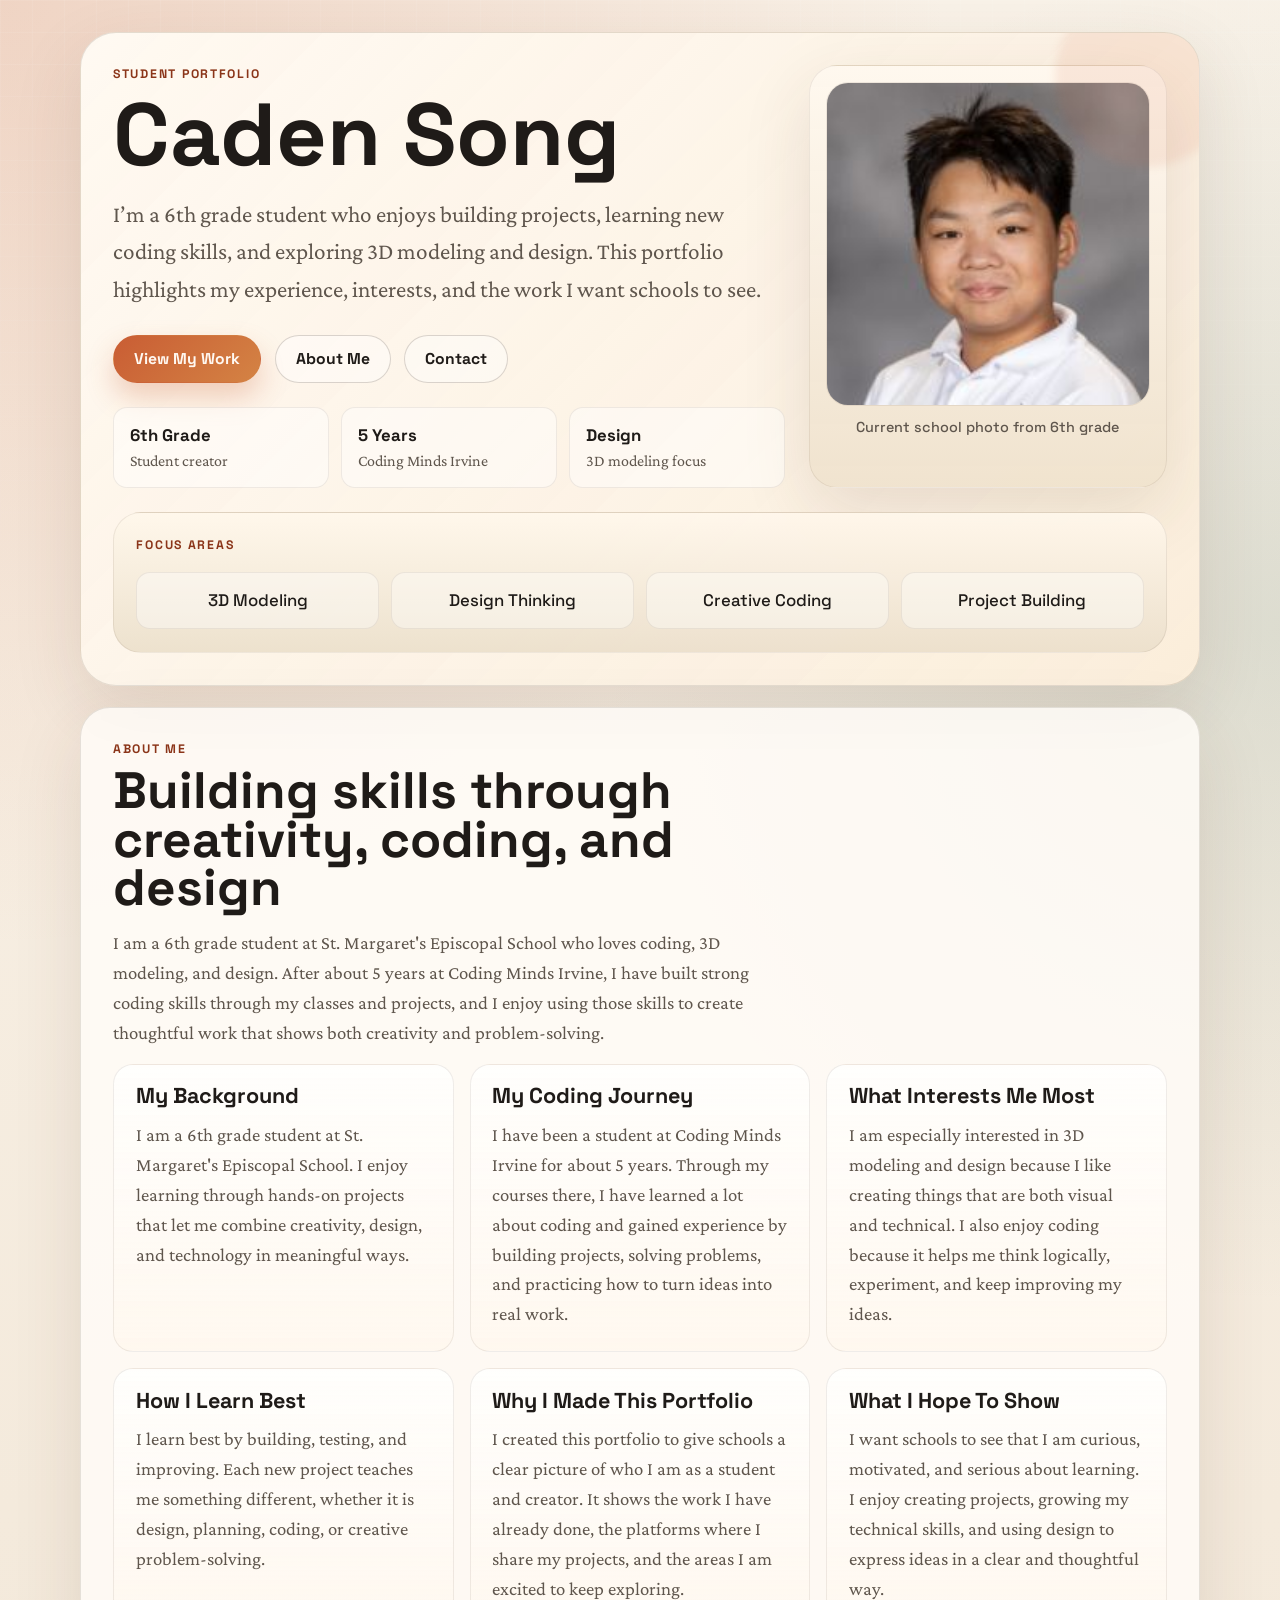
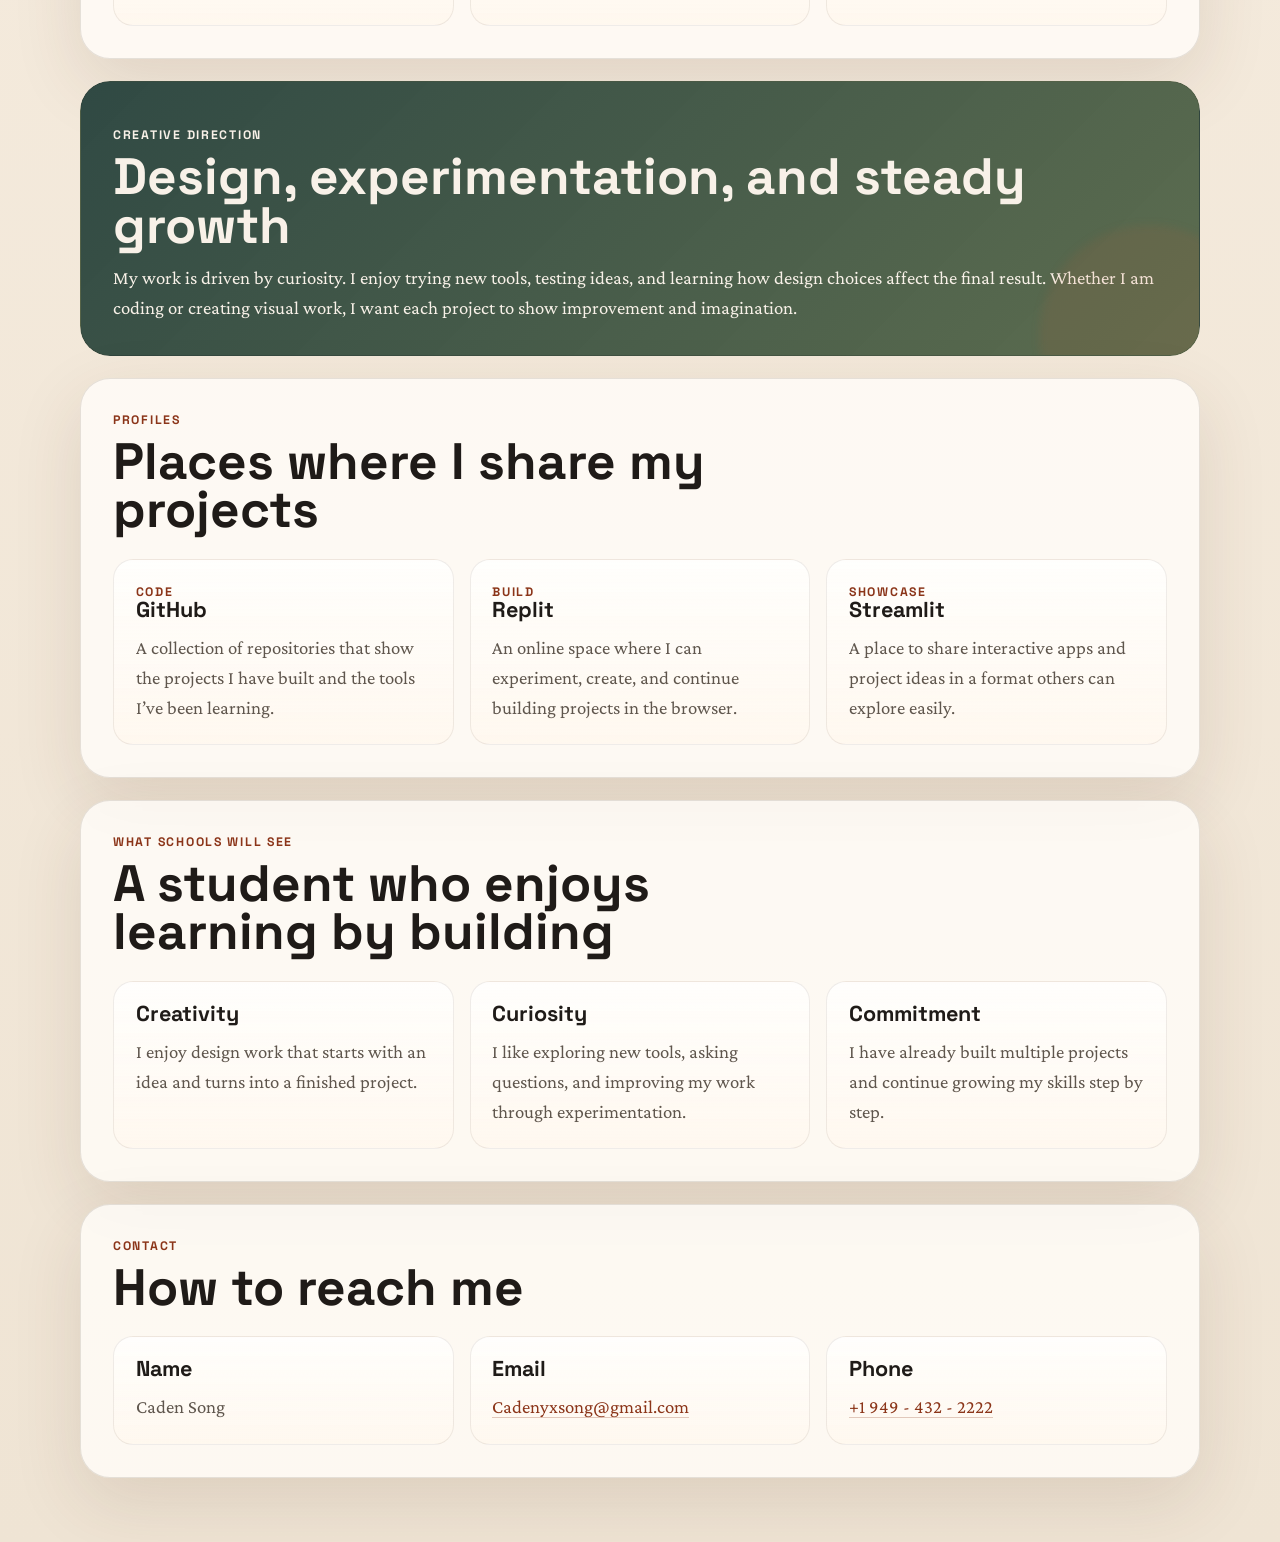
==== caden-portfolio.html @ d963a18a "First Files" ====
<!DOCTYPE html>
<html lang="en">
  <head>
    <meta charset="UTF-8" />
    <meta name="viewport" content="width=device-width, initial-scale=1.0" />
    <title>Caden Song | Student Portfolio</title>
    <meta
      name="description"
      content="Portfolio website for Caden Song, a 6th grade student interested in 3D modeling and design."
    />
    <link rel="preconnect" href="https://fonts.googleapis.com" />
    <link rel="preconnect" href="https://fonts.gstatic.com" crossorigin />
    <link
      href="https://fonts.googleapis.com/css2?family=Space+Grotesk:wght@400;500;700&family=Crimson+Pro:wght@400;600&display=swap"
      rel="stylesheet"
    />
    <link rel="stylesheet" href="caden-portfolio-styles.css" />
  </head>
  <body>
    <div class="page-shell">
      <header class="hero">
        <div class="hero-copy">
          <p class="eyebrow">Student Portfolio</p>
          <h1>Caden Song</h1>
          <p class="hero-lead">
            I’m a 6th grade student who enjoys building projects, learning new
            coding skills, and exploring 3D modeling and design. This
            portfolio highlights my experience, interests, and the work I want
            schools to see.
          </p>
          <div class="hero-actions">
            <a class="button button-primary" href="#profiles">View My Work</a>
            <a class="button button-secondary" href="#about">About Me</a>
            <a class="button button-secondary" href="#contact">Contact</a>
          </div>
          <div class="hero-snapshot" aria-label="Student snapshot">
            <div>
              <strong>6th Grade</strong>
              <span>Student creator</span>
            </div>
            <div>
              <strong>5 Years</strong>
              <span>Coding Minds Irvine</span>
            </div>
            <div>
              <strong>Design</strong>
              <span>3D modeling focus</span>
            </div>
          </div>
        </div>
        <div class="hero-side">
          <figure class="portrait-card">
            <img
              class="portrait-image"
              src="Images/large_user_7149872_447.jpg"
              alt="School portrait of Caden Song in 6th grade"
            />
            <figcaption class="portrait-caption">
              Current school photo from 6th grade
            </figcaption>
          </figure>
          <aside class="hero-panel">
            <p class="panel-label">Focus Areas</p>
            <ul class="focus-list">
              <li>3D Modeling</li>
              <li>Design Thinking</li>
              <li>Creative Coding</li>
              <li>Project Building</li>
            </ul>
          </aside>
        </div>
      </header>

      <main>
        <section class="section section-story" id="about">
          <div class="section-heading">
            <p class="eyebrow">About Me</p>
            <h2>Building skills through creativity, coding, and design</h2>
            <p class="section-intro">
              I am a 6th grade student at St. Margaret's Episcopal School who
              loves coding, 3D modeling, and design. After about 5 years at
              Coding Minds Irvine, I have built strong coding skills through my
              classes and projects, and I enjoy using those skills to create
              thoughtful work that shows both creativity and problem-solving.
            </p>
          </div>
          <div class="story-grid">
            <article class="card">
              <h3>My Background</h3>
              <p>
                I am a 6th grade student at St. Margaret's Episcopal School. I
                enjoy learning through hands-on projects that let me combine
                creativity, design, and technology in meaningful ways.
              </p>
            </article>
            <article class="card">
              <h3>My Coding Journey</h3>
              <p>
                I have been a student at Coding Minds Irvine for about 5 years.
                Through my courses there, I have learned a lot about coding and
                gained experience by building projects, solving problems, and
                practicing how to turn ideas into real work.
              </p>
            </article>
            <article class="card">
              <h3>What Interests Me Most</h3>
              <p>
                I am especially interested in 3D modeling and design because I
                like creating things that are both visual and technical. I also
                enjoy coding because it helps me think logically, experiment,
                and keep improving my ideas.
              </p>
            </article>
            <article class="card">
              <h3>How I Learn Best</h3>
              <p>
                I learn best by building, testing, and improving. Each new
                project teaches me something different, whether it is design,
                planning, coding, or creative problem-solving.
              </p>
            </article>
            <article class="card">
              <h3>Why I Made This Portfolio</h3>
              <p>
                I created this portfolio to give schools a clear picture of who
                I am as a student and creator. It shows the work I have already
                done, the platforms where I share my projects, and the areas I
                am excited to keep exploring.
              </p>
            </article>
            <article class="card">
              <h3>What I Hope To Show</h3>
              <p>
                I want schools to see that I am curious, motivated, and serious
                about learning. I enjoy creating projects, growing my technical
                skills, and using design to express ideas in a clear and
                thoughtful way.
              </p>
            </article>
          </div>
        </section>

        <section class="section section-highlight">
          <div class="highlight-block">
            <p class="eyebrow">Creative Direction</p>
            <h2>Design, experimentation, and steady growth</h2>
            <p>
              My work is driven by curiosity. I enjoy trying new tools, testing
              ideas, and learning how design choices affect the final result.
              Whether I am coding or creating visual work, I want each project
              to show improvement and imagination.
            </p>
          </div>
        </section>

        <section class="section" id="profiles">
          <div class="section-heading">
            <p class="eyebrow">Profiles</p>
            <h2>Places where I share my projects</h2>
          </div>
          <div class="profiles-grid">
            <a
              class="profile-card"
              href="https://github.com/Cadens0302"
              target="_blank"
              rel="noreferrer"
            >
              <span class="profile-tag">Code</span>
              <h3>GitHub</h3>
              <p>
                A collection of repositories that show the projects I have
                built and the tools I’ve been learning.
              </p>
            </a>

            <a
              class="profile-card"
              href="https://replit.com/@CadenSong"
              target="_blank"
              rel="noreferrer"
            >
              <span class="profile-tag">Build</span>
              <h3>Replit</h3>
              <p>
                An online space where I can experiment, create, and continue
                building projects in the browser.
              </p>
            </a>

            <a
              class="profile-card"
              href="https://share.streamlit.io/user/cadens0302"
              target="_blank"
              rel="noreferrer"
            >
              <span class="profile-tag">Showcase</span>
              <h3>Streamlit</h3>
              <p>
                A place to share interactive apps and project ideas in a format
                others can explore easily.
              </p>
            </a>
          </div>
        </section>

        <section class="section section-values">
          <div class="section-heading">
            <p class="eyebrow">What Schools Will See</p>
            <h2>A student who enjoys learning by building</h2>
          </div>
          <div class="values-grid">
            <article class="value-item">
              <h3>Creativity</h3>
              <p>
                I enjoy design work that starts with an idea and turns into a
                finished project.
              </p>
            </article>
            <article class="value-item">
              <h3>Curiosity</h3>
              <p>
                I like exploring new tools, asking questions, and improving my
                work through experimentation.
              </p>
            </article>
            <article class="value-item">
              <h3>Commitment</h3>
              <p>
                I have already built multiple projects and continue growing my
                skills step by step.
              </p>
            </article>
          </div>
        </section>

        <section class="section section-contact" id="contact">
          <div class="section-heading">
            <p class="eyebrow">Contact</p>
            <h2>How to reach me</h2>
          </div>
          <div class="contact-grid">
            <article class="contact-card">
              <h3>Name</h3>
              <p>Caden Song</p>
            </article>
            <article class="contact-card">
              <h3>Email</h3>
              <p>
                <a href="mailto:Cadenyxsong@gmail.com">Cadenyxsong@gmail.com</a>
              </p>
            </article>
            <article class="contact-card">
              <h3>Phone</h3>
              <p><a href="tel:+19494322222">+1 949 - 432 - 2222</a></p>
            </article>
          </div>
        </section>
      </main>
    </div>
  </body>
</html>
---- caden-portfolio-styles.css ----
:root {
  --bg: #f6efe4;
  --bg-strong: #eadbc2;
  --surface: rgba(255, 252, 247, 0.86);
  --surface-strong: #fffaf2;
  --text: #1f1b18;
  --muted: #5f564d;
  --accent: #c95d34;
  --accent-dark: #8b3519;
  --line: rgba(50, 33, 22, 0.12);
  --shadow: 0 24px 70px rgba(79, 52, 33, 0.12);
  --radius-lg: 28px;
  --radius-md: 20px;
  --radius-sm: 14px;
}

* {
  box-sizing: border-box;
}

html {
  scroll-behavior: smooth;
}

@keyframes fadeUp {
  from {
    opacity: 0;
    transform: translateY(28px);
  }

  to {
    opacity: 1;
    transform: translateY(0);
  }
}

@keyframes drift {
  0%,
  100% {
    transform: translateY(0);
  }

  50% {
    transform: translateY(-10px);
  }
}

@keyframes glowPulse {
  0%,
  100% {
    box-shadow: 0 14px 28px rgba(201, 93, 52, 0.28);
  }

  50% {
    box-shadow: 0 18px 34px rgba(201, 93, 52, 0.4);
  }
}

@keyframes ambientShift {
  0%,
  100% {
    background-position: 0 0, 100% 20%, 0 0;
  }

  50% {
    background-position: 4% 2%, 96% 24%, 0 0;
  }
}

@keyframes softFloat {
  0%,
  100% {
    transform: translateY(0);
  }

  50% {
    transform: translateY(-6px);
  }
}

body {
  margin: 0;
  min-height: 100vh;
  font-family: "Crimson Pro", Georgia, serif;
  color: var(--text);
  background:
    radial-gradient(circle at top left, rgba(201, 93, 52, 0.2), transparent 28%),
    radial-gradient(circle at right 20%, rgba(83, 123, 107, 0.16), transparent 24%),
    linear-gradient(180deg, #f9f2e8 0%, #f4eadc 48%, #efe4d4 100%);
  background-size: 100% 100%, 100% 100%, 100% 100%;
  animation: ambientShift 18s ease-in-out infinite;
}

body::before {
  content: "";
  position: fixed;
  inset: 0;
  pointer-events: none;
  background-image:
    linear-gradient(rgba(255, 255, 255, 0.16) 1px, transparent 1px),
    linear-gradient(90deg, rgba(255, 255, 255, 0.16) 1px, transparent 1px);
  background-size: 32px 32px;
  mask-image: linear-gradient(180deg, rgba(0, 0, 0, 0.5), transparent 82%);
}

.page-shell {
  width: min(1120px, calc(100% - 2rem));
  margin: 0 auto;
  padding: 1rem 0 4rem;
  animation: fadeUp 900ms ease both;
}

.hero,
.section,
.highlight-block {
  position: relative;
  overflow: hidden;
  border: 1px solid var(--line);
  box-shadow: var(--shadow);
}

.hero {
  display: grid;
  grid-template-columns: minmax(0, 1.5fr) minmax(260px, 0.8fr);
  gap: 1.5rem;
  padding: 2rem;
  margin-top: 1rem;
  border-radius: 36px;
  background:
    linear-gradient(135deg, rgba(255, 249, 241, 0.95), rgba(250, 235, 214, 0.82)),
    var(--surface);
  animation: fadeUp 850ms ease both;
}

.hero-side {
  display: contents;
}

.hero::after,
.highlight-block::after {
  content: "";
  position: absolute;
  border-radius: 999px;
  background: rgba(201, 93, 52, 0.1);
  filter: blur(4px);
}

.hero::after {
  width: 180px;
  height: 180px;
  right: -36px;
  top: -46px;
  animation: drift 7s ease-in-out infinite;
}

.hero-copy,
.hero-side,
.hero-panel,
.hero-snapshot,
.card,
.profile-card,
.value-item,
.highlight-block,
.contact-card {
  position: relative;
  z-index: 1;
}

.eyebrow,
.panel-label,
.profile-tag {
  margin: 0;
  text-transform: uppercase;
  letter-spacing: 0.14em;
  font-family: "Space Grotesk", "Avenir Next", sans-serif;
  font-size: 0.77rem;
  font-weight: 700;
  color: var(--accent-dark);
}

h1,
h2,
h3 {
  margin: 0;
  line-height: 0.95;
  font-family: "Space Grotesk", "Avenir Next", sans-serif;
}

h1 {
  margin-top: 0.5rem;
  font-size: clamp(3rem, 8vw, 5.5rem);
}

h2 {
  margin-top: 0.45rem;
  font-size: clamp(2rem, 4vw, 3.2rem);
}

h3 {
  font-size: 1.35rem;
}

p,
li {
  font-size: 1.17rem;
  line-height: 1.6;
}

.hero-lead {
  max-width: 44rem;
  margin: 1.25rem 0 0;
  font-size: clamp(1.18rem, 2vw, 1.45rem);
  color: var(--muted);
  animation: fadeUp 1s ease both;
  animation-delay: 120ms;
}

.hero-actions {
  display: flex;
  flex-wrap: wrap;
  gap: 0.85rem;
  margin-top: 1.7rem;
  animation: fadeUp 1s ease both;
  animation-delay: 220ms;
}

.hero-snapshot {
  display: grid;
  grid-template-columns: repeat(3, minmax(0, 1fr));
  gap: 0.75rem;
  margin-top: 1.5rem;
  animation: fadeUp 1s ease both;
  animation-delay: 320ms;
}

.hero-snapshot div {
  padding: 1rem;
  border-radius: var(--radius-sm);
  border: 1px solid rgba(50, 33, 22, 0.08);
  background: rgba(255, 255, 255, 0.46);
}

.hero-snapshot strong,
.hero-snapshot span {
  display: block;
}

.hero-snapshot strong {
  font-family: "Space Grotesk", "Avenir Next", sans-serif;
  font-size: 1.05rem;
}

.hero-snapshot span {
  margin-top: 0.25rem;
  color: var(--muted);
  font-size: 1rem;
  line-height: 1.35;
}

.button {
  display: inline-flex;
  align-items: center;
  justify-content: center;
  min-height: 48px;
  padding: 0.8rem 1.25rem;
  border-radius: 999px;
  border: 1px solid transparent;
  font-family: "Space Grotesk", "Avenir Next", sans-serif;
  font-size: 0.98rem;
  font-weight: 700;
  text-decoration: none;
  transition: transform 180ms ease, box-shadow 180ms ease, border-color 180ms ease;
}

.button:hover,
.button:focus-visible,
.profile-card:hover,
.profile-card:focus-visible {
  transform: translateY(-2px);
}

.button-primary {
  color: #fff8f1;
  background: linear-gradient(135deg, var(--accent), #d48344);
  box-shadow: 0 14px 28px rgba(201, 93, 52, 0.28);
  animation: glowPulse 3.2s ease-in-out infinite;
}

.button-secondary {
  color: var(--text);
  border-color: rgba(50, 33, 22, 0.18);
  background: rgba(255, 255, 255, 0.42);
}

.hero-panel {
  grid-column: 1 / -1;
  padding: 1.4rem;
  border-radius: var(--radius-lg);
  background: linear-gradient(180deg, rgba(255, 247, 235, 0.95), rgba(236, 224, 204, 0.95));
  border: 1px solid rgba(50, 33, 22, 0.08);
  animation: fadeUp 1s ease both;
  animation-delay: 320ms;
}

.portrait-card {
  margin: 0;
  padding: 1rem;
  border-radius: var(--radius-lg);
  background: linear-gradient(180deg, rgba(255, 248, 239, 0.96), rgba(239, 226, 205, 0.92));
  border: 1px solid rgba(50, 33, 22, 0.08);
  box-shadow: var(--shadow);
  animation: fadeUp 980ms ease both;
  animation-delay: 260ms;
  transition: transform 220ms ease, box-shadow 220ms ease;
}

.portrait-card:hover,
.portrait-card:focus-within {
  transform: translateY(-4px) rotate(-0.4deg);
  box-shadow: 0 28px 58px rgba(79, 52, 33, 0.18);
}

.portrait-image {
  display: block;
  width: 100%;
  aspect-ratio: 1 / 1;
  object-fit: cover;
  border-radius: 22px;
  border: 1px solid rgba(50, 33, 22, 0.08);
}

.portrait-caption {
  margin: 0.75rem 0 0;
  font-family: "Space Grotesk", "Avenir Next", sans-serif;
  font-size: 0.9rem;
  font-weight: 500;
  color: var(--muted);
  text-align: center;
}

.focus-list {
  display: grid;
  grid-template-columns: repeat(4, minmax(0, 1fr));
  gap: 0.75rem;
  margin: 1rem 0 0;
  padding: 0;
  list-style: none;
}

.focus-list li {
  padding: 0.9rem 1rem;
  border: 1px solid rgba(50, 33, 22, 0.08);
  border-radius: var(--radius-sm);
  background: rgba(255, 255, 255, 0.38);
  font-family: "Space Grotesk", "Avenir Next", sans-serif;
  font-size: 1.05rem;
  font-weight: 500;
  text-align: center;
}

.focus-list li:last-child {
  border-bottom: 1px solid rgba(50, 33, 22, 0.08);
}

.section {
  margin-top: 1.35rem;
  padding: 2rem;
  border-radius: 30px;
  background: var(--surface);
  backdrop-filter: blur(10px);
  animation: fadeUp 900ms ease both;
}

.section-heading {
  max-width: 45rem;
}

.section-intro {
  max-width: 42rem;
  margin: 0.95rem 0 0;
  color: var(--muted);
  animation: fadeUp 1s ease both;
  animation-delay: 120ms;
}

.story-grid,
.profiles-grid,
.values-grid,
.contact-grid {
  display: grid;
  gap: 1rem;
  margin-top: 1.5rem;
}

.story-grid {
  grid-template-columns: repeat(3, minmax(0, 1fr));
  margin-top: 1rem;
}

.card,
.profile-card,
.value-item,
.contact-card {
  padding: 1.35rem;
  border-radius: var(--radius-md);
  border: 1px solid rgba(50, 33, 22, 0.08);
  background: linear-gradient(180deg, rgba(255, 255, 255, 0.75), rgba(255, 248, 239, 0.96));
  animation: fadeUp 900ms ease both;
  transition: transform 220ms ease, box-shadow 220ms ease, border-color 220ms ease;
}

.card:hover,
.value-item:hover,
.contact-card:hover {
  transform: translateY(-5px);
  box-shadow: 0 18px 36px rgba(79, 52, 33, 0.12);
}

.story-grid .card:nth-child(1),
.profiles-grid .profile-card:nth-child(1),
.values-grid .value-item:nth-child(1),
.contact-grid .contact-card:nth-child(1) {
  animation-delay: 80ms;
}

.story-grid .card:nth-child(2),
.profiles-grid .profile-card:nth-child(2),
.values-grid .value-item:nth-child(2),
.contact-grid .contact-card:nth-child(2) {
  animation-delay: 160ms;
}

.story-grid .card:nth-child(3),
.profiles-grid .profile-card:nth-child(3),
.values-grid .value-item:nth-child(3),
.contact-grid .contact-card:nth-child(3) {
  animation-delay: 240ms;
}

.story-grid .card:nth-child(4) {
  animation-delay: 320ms;
}

.story-grid .card:nth-child(5) {
  animation-delay: 400ms;
}

.story-grid .card:nth-child(6) {
  animation-delay: 480ms;
}

.card p,
.profile-card p,
.value-item p,
.contact-card p,
.highlight-block p {
  margin: 0.8rem 0 0;
  color: var(--muted);
}

.section-highlight {
  padding: 0;
  border: 0;
  box-shadow: none;
  background: transparent;
}

.highlight-block {
  padding: 2rem;
  border-radius: 30px;
  background:
    linear-gradient(135deg, rgba(35, 62, 57, 0.94), rgba(76, 94, 62, 0.9)),
    var(--surface-strong);
  color: #f8f1e8;
  animation: fadeUp 950ms ease both;
  animation-delay: 120ms;
}

.highlight-block::after {
  width: 220px;
  height: 220px;
  right: -60px;
  bottom: -90px;
  animation: drift 8s ease-in-out infinite;
}

.highlight-block .eyebrow,
.highlight-block p,
.highlight-block h2 {
  color: inherit;
}

.profiles-grid {
  grid-template-columns: repeat(3, minmax(0, 1fr));
}

.profile-card {
  text-decoration: none;
  color: inherit;
  transition: transform 180ms ease, border-color 180ms ease, box-shadow 180ms ease;
}

.profile-card:hover,
.profile-card:focus-visible {
  border-color: rgba(201, 93, 52, 0.35);
  box-shadow: 0 18px 36px rgba(79, 52, 33, 0.12);
}

.values-grid {
  grid-template-columns: repeat(3, minmax(0, 1fr));
}

.contact-grid {
  grid-template-columns: repeat(3, minmax(0, 1fr));
}

.contact-card a {
  color: var(--accent-dark);
  text-decoration: none;
  border-bottom: 1px solid rgba(139, 53, 25, 0.25);
}

.contact-card a:hover,
.contact-card a:focus-visible {
  color: var(--accent);
  border-bottom-color: rgba(201, 93, 52, 0.5);
}

.hero-copy h1,
.section-heading h2 {
  animation: fadeUp 900ms ease both;
}

.hero-panel,
.portrait-card,
.highlight-block {
  animation-name: fadeUp, softFloat;
  animation-duration: 980ms, 5.5s;
  animation-timing-function: ease, ease-in-out;
  animation-fill-mode: both, both;
  animation-iteration-count: 1, infinite;
}

@media (max-width: 900px) {
  .hero,
  .story-grid,
  .profiles-grid,
  .values-grid,
  .contact-grid,
  .hero-snapshot,
  .focus-list {
    grid-template-columns: 1fr;
  }

  .page-shell {
    width: min(100% - 1rem, 1120px);
  }

  .hero,
  .section,
  .highlight-block {
    padding: 1.4rem;
  }

  .section-intro {
    max-width: none;
  }
}

@media (max-width: 640px) {
  body {
    background:
      radial-gradient(circle at top left, rgba(201, 93, 52, 0.18), transparent 36%),
      linear-gradient(180deg, #f9f2e8 0%, #f0e3d1 100%);
  }

  .page-shell {
    width: min(100% - 0.85rem, 1120px);
    padding: 0.5rem 0 3rem;
  }

  .hero,
  .section,
  .highlight-block {
    padding: 1.2rem;
    border-radius: 24px;
  }

  .hero-copy,
  .hero-side,
  .hero-panel,
  .hero-snapshot,
  .section-heading,
  .section-intro,
  .card,
  .profile-card,
  .value-item,
  .contact-card,
  .highlight-block,
  .portrait-caption {
    text-align: center;
  }

  .hero-actions {
    justify-content: center;
  }

  .hero-snapshot {
    max-width: 360px;
    margin-left: auto;
    margin-right: auto;
  }

  .hero-lead,
  .section-intro {
    max-width: none;
    margin-left: auto;
    margin-right: auto;
  }

  h1 {
    line-height: 1;
  }

  p,
  li {
    font-size: 1.03rem;
  }

  .button {
    width: 100%;
  }

  .portrait-card {
    max-width: 290px;
    margin: 0 auto;
  }

  .hero-panel {
    max-width: 360px;
    margin: 0 auto;
  }

  .focus-list li {
    text-align: center;
  }

  .contact-card p,
  .card p,
  .profile-card p,
  .value-item p,
  .highlight-block p {
    margin-left: auto;
    margin-right: auto;
  }
}

@media (prefers-reduced-motion: reduce) {
  *,
  *::before,
  *::after {
    animation: none !important;
    transition: none !important;
    scroll-behavior: auto !important;
  }
}
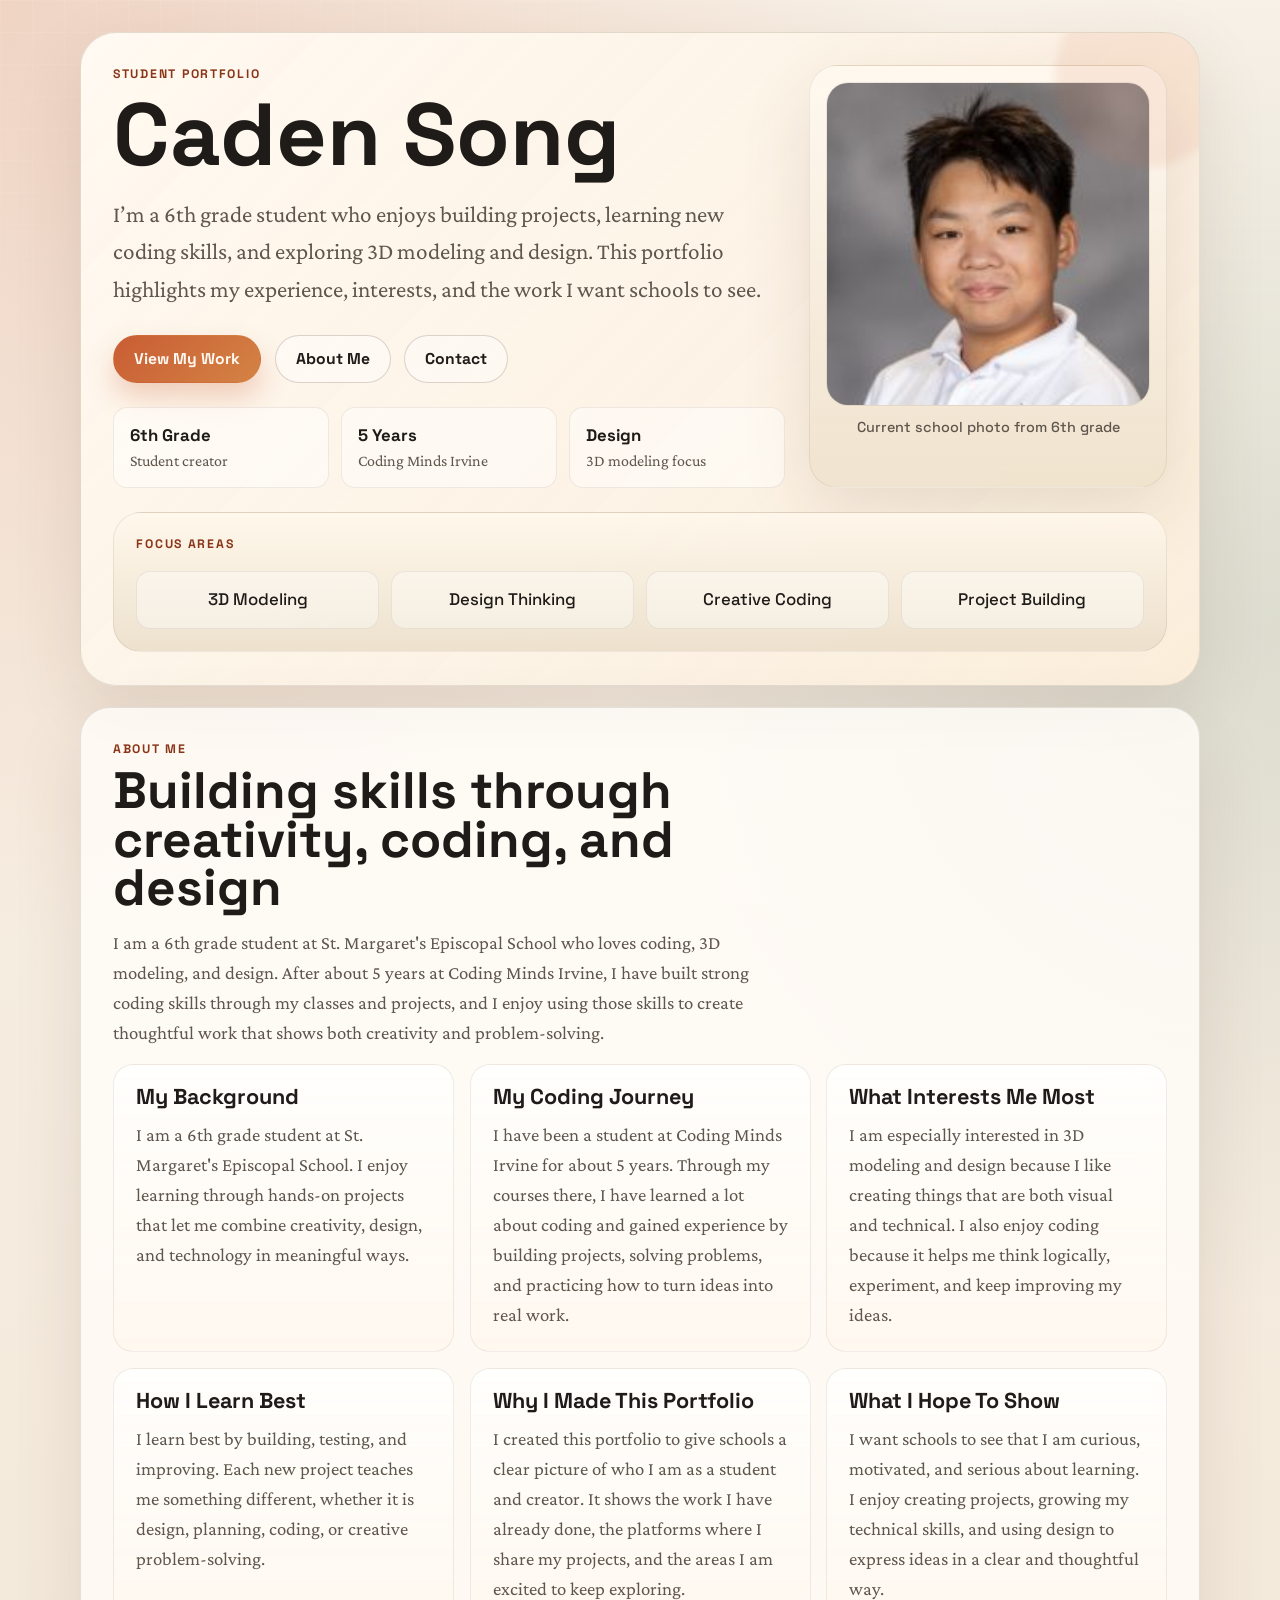
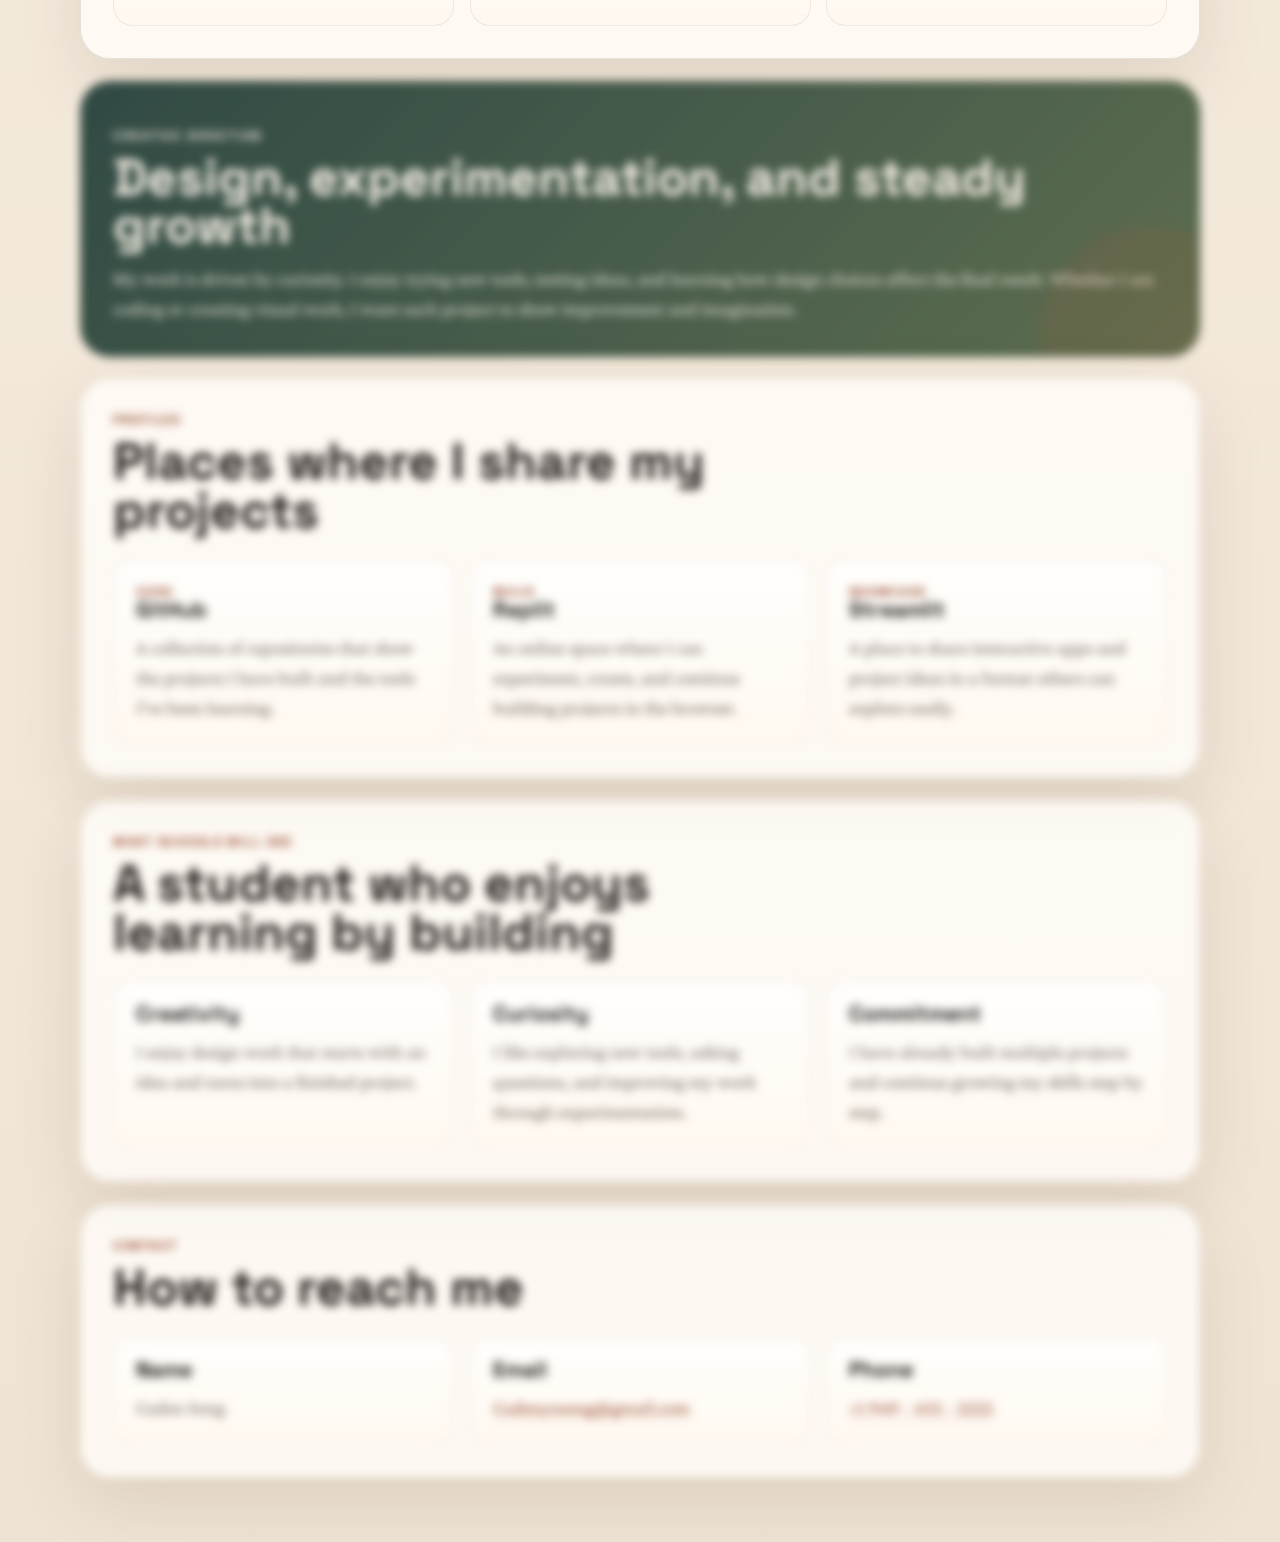
==== commit d5c13e34: "Smooth portfolio scroll animations" ====
--- a/caden-portfolio.html
+++ b/caden-portfolio.html
@@ -8,13 +8,16 @@
       name="description"
       content="Portfolio website for Caden Song, a 6th grade student interested in 3D modeling and design."
     />
+    <script>
+      document.documentElement.classList.add("js");
+    </script>
     <link rel="preconnect" href="https://fonts.googleapis.com" />
     <link rel="preconnect" href="https://fonts.gstatic.com" crossorigin />
     <link
       href="https://fonts.googleapis.com/css2?family=Space+Grotesk:wght@400;500;700&family=Crimson+Pro:wght@400;600&display=swap"
       rel="stylesheet"
     />
-    <link rel="stylesheet" href="caden-portfolio-styles.css" />
+    <link rel="stylesheet" href="caden-portfolio-styles.css?v=smooth-scroll-3" />
   </head>
   <body>
     <div class="page-shell">
@@ -257,5 +260,35 @@
         </section>
       </main>
     </div>
+    <script>
+      const animatedItems = document.querySelectorAll(
+        ".hero, .section"
+      );
+
+      if ("IntersectionObserver" in window) {
+        const revealObserver = new IntersectionObserver(
+          (entries) => {
+            entries.forEach((entry) => {
+              if (entry.isIntersecting && entry.intersectionRatio >= 0.12) {
+                entry.target.classList.add("is-visible");
+              } else {
+                entry.target.classList.remove("is-visible");
+              }
+            });
+          },
+          {
+            threshold: [0, 0.12, 0.35],
+            rootMargin: "-4% 0px -8% 0px",
+          }
+        );
+
+        animatedItems.forEach((item) => {
+          item.classList.add("reveal-item");
+          revealObserver.observe(item);
+        });
+      } else {
+        animatedItems.forEach((item) => item.classList.add("is-visible"));
+      }
+    </script>
   </body>
 </html>
--- a/caden-portfolio-styles.css
+++ b/caden-portfolio-styles.css
@@ -12,6 +12,8 @@
   --radius-lg: 28px;
   --radius-md: 20px;
   --radius-sm: 14px;
+  --ease-out: cubic-bezier(0.22, 1, 0.36, 1);
+  --ease-spring: cubic-bezier(0.2, 0.9, 0.28, 1.18);
 }
 
 * {
@@ -34,6 +36,96 @@
   }
 }
 
+@keyframes revealUp {
+  from {
+    opacity: 0;
+    transform: translateY(42px) scale(0.98);
+    filter: blur(6px);
+  }
+
+  to {
+    opacity: 1;
+    transform: translateY(0) scale(1);
+    filter: blur(0);
+  }
+}
+
+@keyframes scrollPop {
+  0% {
+    opacity: 0;
+    transform: translate3d(var(--reveal-x, 0), 74px, 0) rotate(var(--reveal-rotate, 0deg)) scale(0.82);
+    filter: blur(10px);
+  }
+
+  58% {
+    opacity: 1;
+    transform: translate3d(0, -12px, 0) rotate(0deg) scale(1.045);
+    filter: blur(0);
+  }
+
+  78% {
+    transform: translate3d(0, 5px, 0) rotate(0deg) scale(0.99);
+  }
+
+  100% {
+    opacity: 1;
+    transform: translate3d(0, 0, 0) rotate(0deg) scale(1);
+    filter: blur(0);
+  }
+}
+
+@keyframes scrollPopOut {
+  0% {
+    opacity: 1;
+    transform: translate3d(0, 0, 0) rotate(0deg) scale(1);
+    filter: blur(0);
+  }
+
+  32% {
+    opacity: 1;
+    transform: translate3d(0, -14px, 0) rotate(0deg) scale(1.035);
+    filter: blur(0);
+  }
+
+  100% {
+    opacity: 0;
+    transform: translate3d(var(--exit-x, var(--reveal-x, 0)), -58px, 0) rotate(var(--exit-rotate, var(--reveal-rotate, 0deg))) scale(0.82);
+    filter: blur(9px);
+  }
+}
+
+@keyframes sectionGlowPop {
+  0% {
+    box-shadow: 0 16px 36px rgba(79, 52, 33, 0.08);
+  }
+
+  45% {
+    box-shadow:
+      0 26px 80px rgba(79, 52, 33, 0.18),
+      0 0 0 6px rgba(201, 93, 52, 0.13);
+  }
+
+  100% {
+    box-shadow: var(--shadow);
+  }
+}
+
+@keyframes revealFlash {
+  0% {
+    opacity: 0;
+    transform: translateX(-90%) skewX(-18deg);
+  }
+
+  42% {
+    opacity: 0.72;
+  }
+
+  100% {
+    opacity: 0;
+    transform: translateX(95%) skewX(-18deg);
+  }
+}
+
 @keyframes drift {
   0%,
   100% {
@@ -45,6 +137,17 @@
   }
 }
 
+@keyframes gridDrift {
+  0%,
+  100% {
+    background-position: 0 0, 0 0;
+  }
+
+  50% {
+    background-position: 18px 24px, 18px 24px;
+  }
+}
+
 @keyframes glowPulse {
   0%,
   100% {
@@ -56,6 +159,23 @@
   }
 }
 
+@keyframes sheen {
+  0% {
+    opacity: 0;
+    transform: translateX(-140%) skewX(-18deg);
+  }
+
+  38%,
+  68% {
+    opacity: 1;
+  }
+
+  100% {
+    opacity: 0;
+    transform: translateX(140%) skewX(-18deg);
+  }
+}
+
 @keyframes ambientShift {
   0%,
   100% {
@@ -64,6 +184,29 @@
 
   50% {
     background-position: 4% 2%, 96% 24%, 0 0;
+  }
+}
+
+@keyframes borderGlow {
+  0%,
+  100% {
+    border-color: rgba(50, 33, 22, 0.08);
+  }
+
+  50% {
+    border-color: rgba(201, 93, 52, 0.3);
+  }
+}
+
+@keyframes textLift {
+  from {
+    opacity: 0;
+    transform: translateY(18px);
+  }
+
+  to {
+    opacity: 1;
+    transform: translateY(0);
   }
 }
 
@@ -101,6 +244,7 @@
     linear-gradient(90deg, rgba(255, 255, 255, 0.16) 1px, transparent 1px);
   background-size: 32px 32px;
   mask-image: linear-gradient(180deg, rgba(0, 0, 0, 0.5), transparent 82%);
+  animation: gridDrift 22s linear infinite;
 }
 
 .page-shell {
@@ -129,7 +273,23 @@
   background:
     linear-gradient(135deg, rgba(255, 249, 241, 0.95), rgba(250, 235, 214, 0.82)),
     var(--surface);
-  animation: fadeUp 850ms ease both;
+  animation: revealUp 950ms var(--ease-out) both;
+}
+
+.hero::before,
+.section::before,
+.highlight-block::before {
+  content: "";
+  position: absolute;
+  inset: 0;
+  pointer-events: none;
+  background: linear-gradient(120deg, transparent 0%, rgba(255, 255, 255, 0.34) 45%, transparent 62%);
+  opacity: 0;
+  transform: translateX(-45%);
+}
+
+.hero::before {
+  animation: sheen 2.8s 650ms ease both;
 }
 
 .hero-side {
@@ -211,7 +371,7 @@
   margin: 1.25rem 0 0;
   font-size: clamp(1.18rem, 2vw, 1.45rem);
   color: var(--muted);
-  animation: fadeUp 1s ease both;
+  animation: textLift 880ms var(--ease-out) both;
   animation-delay: 120ms;
 }
 
@@ -220,7 +380,7 @@
   flex-wrap: wrap;
   gap: 0.85rem;
   margin-top: 1.7rem;
-  animation: fadeUp 1s ease both;
+  animation: textLift 880ms var(--ease-out) both;
   animation-delay: 220ms;
 }
 
@@ -229,7 +389,7 @@
   grid-template-columns: repeat(3, minmax(0, 1fr));
   gap: 0.75rem;
   margin-top: 1.5rem;
-  animation: fadeUp 1s ease both;
+  animation: textLift 880ms var(--ease-out) both;
   animation-delay: 320ms;
 }
 
@@ -238,6 +398,13 @@
   border-radius: var(--radius-sm);
   border: 1px solid rgba(50, 33, 22, 0.08);
   background: rgba(255, 255, 255, 0.46);
+  transition: transform 220ms var(--ease-spring), background 220ms ease, border-color 220ms ease;
+}
+
+.hero-snapshot div:hover {
+  transform: translateY(-5px) scale(1.02);
+  border-color: rgba(201, 93, 52, 0.28);
+  background: rgba(255, 255, 255, 0.66);
 }
 
 .hero-snapshot strong,
@@ -269,14 +436,31 @@
   font-size: 0.98rem;
   font-weight: 700;
   text-decoration: none;
-  transition: transform 180ms ease, box-shadow 180ms ease, border-color 180ms ease;
+  overflow: hidden;
+  position: relative;
+  transition: transform 220ms var(--ease-spring), box-shadow 220ms ease, border-color 220ms ease;
+}
+
+.button::after {
+  content: "";
+  position: absolute;
+  inset: -45% -35%;
+  background: linear-gradient(90deg, transparent, rgba(255, 255, 255, 0.42), transparent);
+  opacity: 0;
+  transform: translateX(-140%) skewX(-18deg);
 }
 
 .button:hover,
 .button:focus-visible,
 .profile-card:hover,
 .profile-card:focus-visible {
-  transform: translateY(-2px);
+  transform: translateY(-4px);
+}
+
+.button:hover::after,
+.button:focus-visible::after {
+  opacity: 1;
+  animation: sheen 800ms ease;
 }
 
 .button-primary {
@@ -298,7 +482,7 @@
   border-radius: var(--radius-lg);
   background: linear-gradient(180deg, rgba(255, 247, 235, 0.95), rgba(236, 224, 204, 0.95));
   border: 1px solid rgba(50, 33, 22, 0.08);
-  animation: fadeUp 1s ease both;
+  animation: revealUp 1s var(--ease-out) both;
   animation-delay: 320ms;
 }
 
@@ -309,14 +493,14 @@
   background: linear-gradient(180deg, rgba(255, 248, 239, 0.96), rgba(239, 226, 205, 0.92));
   border: 1px solid rgba(50, 33, 22, 0.08);
   box-shadow: var(--shadow);
-  animation: fadeUp 980ms ease both;
+  animation: revealUp 980ms var(--ease-out) both;
   animation-delay: 260ms;
-  transition: transform 220ms ease, box-shadow 220ms ease;
+  transition: transform 260ms var(--ease-spring), box-shadow 260ms ease;
 }
 
 .portrait-card:hover,
 .portrait-card:focus-within {
-  transform: translateY(-4px) rotate(-0.4deg);
+  transform: translateY(-7px) rotate(-0.7deg) scale(1.015);
   box-shadow: 0 28px 58px rgba(79, 52, 33, 0.18);
 }
 
@@ -327,6 +511,13 @@
   object-fit: cover;
   border-radius: 22px;
   border: 1px solid rgba(50, 33, 22, 0.08);
+  transition: transform 600ms var(--ease-out), filter 600ms ease;
+}
+
+.portrait-card:hover .portrait-image,
+.portrait-card:focus-within .portrait-image {
+  transform: scale(1.035);
+  filter: saturate(1.08) contrast(1.04);
 }
 
 .portrait-caption {
@@ -356,6 +547,26 @@
   font-size: 1.05rem;
   font-weight: 500;
   text-align: center;
+  animation: borderGlow 5s ease-in-out infinite;
+  transition: transform 220ms var(--ease-spring), background 220ms ease, color 220ms ease;
+}
+
+.focus-list li:hover {
+  transform: translateY(-4px);
+  background: rgba(255, 255, 255, 0.62);
+  color: var(--accent-dark);
+}
+
+.focus-list li:nth-child(2) {
+  animation-delay: 400ms;
+}
+
+.focus-list li:nth-child(3) {
+  animation-delay: 800ms;
+}
+
+.focus-list li:nth-child(4) {
+  animation-delay: 1200ms;
 }
 
 .focus-list li:last-child {
@@ -368,7 +579,7 @@
   border-radius: 30px;
   background: var(--surface);
   backdrop-filter: blur(10px);
-  animation: fadeUp 900ms ease both;
+  animation: revealUp 900ms var(--ease-out) both;
 }
 
 .section-heading {
@@ -379,7 +590,7 @@
   max-width: 42rem;
   margin: 0.95rem 0 0;
   color: var(--muted);
-  animation: fadeUp 1s ease both;
+  animation: textLift 900ms var(--ease-out) both;
   animation-delay: 120ms;
 }
 
@@ -405,14 +616,16 @@
   border-radius: var(--radius-md);
   border: 1px solid rgba(50, 33, 22, 0.08);
   background: linear-gradient(180deg, rgba(255, 255, 255, 0.75), rgba(255, 248, 239, 0.96));
-  animation: fadeUp 900ms ease both;
-  transition: transform 220ms ease, box-shadow 220ms ease, border-color 220ms ease;
+  animation: revealUp 900ms var(--ease-out) both;
+  transition: transform 240ms var(--ease-spring), box-shadow 240ms ease, border-color 240ms ease, background 240ms ease;
 }
 
 .card:hover,
 .value-item:hover,
-.contact-card:hover {
-  transform: translateY(-5px);
+.contact-card:hover,
+.profile-card:hover,
+.profile-card:focus-visible {
+  transform: translateY(-7px) scale(1.01);
   box-shadow: 0 18px 36px rgba(79, 52, 33, 0.12);
 }
 
@@ -472,7 +685,7 @@
     linear-gradient(135deg, rgba(35, 62, 57, 0.94), rgba(76, 94, 62, 0.9)),
     var(--surface-strong);
   color: #f8f1e8;
-  animation: fadeUp 950ms ease both;
+  animation: revealUp 950ms var(--ease-out) both;
   animation-delay: 120ms;
 }
 
@@ -497,7 +710,7 @@
 .profile-card {
   text-decoration: none;
   color: inherit;
-  transition: transform 180ms ease, border-color 180ms ease, box-shadow 180ms ease;
+  transition: transform 240ms var(--ease-spring), border-color 240ms ease, box-shadow 240ms ease;
 }
 
 .profile-card:hover,
@@ -506,6 +719,22 @@
   box-shadow: 0 18px 36px rgba(79, 52, 33, 0.12);
 }
 
+.profile-card h3,
+.contact-card h3,
+.value-item h3,
+.card h3 {
+  transition: color 220ms ease, transform 220ms var(--ease-spring);
+}
+
+.profile-card:hover h3,
+.profile-card:focus-visible h3,
+.contact-card:hover h3,
+.value-item:hover h3,
+.card:hover h3 {
+  color: var(--accent-dark);
+  transform: translateY(-2px);
+}
+
 .values-grid {
   grid-template-columns: repeat(3, minmax(0, 1fr));
 }
@@ -518,6 +747,7 @@
   color: var(--accent-dark);
   text-decoration: none;
   border-bottom: 1px solid rgba(139, 53, 25, 0.25);
+  transition: color 180ms ease, border-color 180ms ease;
 }
 
 .contact-card a:hover,
@@ -528,17 +758,91 @@
 
 .hero-copy h1,
 .section-heading h2 {
-  animation: fadeUp 900ms ease both;
+  animation: textLift 900ms var(--ease-out) both;
 }
 
 .hero-panel,
 .portrait-card,
 .highlight-block {
-  animation-name: fadeUp, softFloat;
+  animation-name: revealUp, softFloat;
   animation-duration: 980ms, 5.5s;
-  animation-timing-function: ease, ease-in-out;
+  animation-timing-function: var(--ease-out), ease-in-out;
   animation-fill-mode: both, both;
   animation-iteration-count: 1, infinite;
+}
+
+.js .reveal-item {
+  opacity: 0;
+  transform: translate3d(0, 36px, 0) scale(0.965);
+  filter: blur(5px);
+  animation: none;
+  transition:
+    opacity 680ms var(--ease-out),
+    transform 680ms var(--ease-out),
+    filter 680ms ease,
+    box-shadow 680ms ease;
+  will-change: transform, opacity, filter;
+}
+
+.js .reveal-item.is-visible {
+  opacity: 1;
+  transform: translate3d(0, 0, 0) scale(1);
+  filter: blur(0);
+}
+
+.js .section.reveal-item {
+  transform-origin: center bottom;
+}
+
+.js .hero.reveal-item {
+  transform-origin: center top;
+}
+
+.js .section .card,
+.js .section .profile-card,
+.js .section .value-item,
+.js .section .contact-card {
+  opacity: 0;
+  transform: translateY(18px);
+  transition:
+    opacity 520ms var(--ease-out),
+    transform 520ms var(--ease-out),
+    box-shadow 220ms ease,
+    border-color 220ms ease;
+}
+
+.js .section.is-visible .card,
+.js .section.is-visible .profile-card,
+.js .section.is-visible .value-item,
+.js .section.is-visible .contact-card {
+  opacity: 1;
+  transform: translateY(0);
+}
+
+.js .section.is-visible .card:nth-child(2),
+.js .section.is-visible .profile-card:nth-child(2),
+.js .section.is-visible .value-item:nth-child(2),
+.js .section.is-visible .contact-card:nth-child(2) {
+  transition-delay: 70ms;
+}
+
+.js .section.is-visible .card:nth-child(3),
+.js .section.is-visible .profile-card:nth-child(3),
+.js .section.is-visible .value-item:nth-child(3),
+.js .section.is-visible .contact-card:nth-child(3) {
+  transition-delay: 130ms;
+}
+
+.js .section.is-visible .card:nth-child(4) {
+  transition-delay: 190ms;
+}
+
+.js .section.is-visible .card:nth-child(5) {
+  transition-delay: 250ms;
+}
+
+.js .section.is-visible .card:nth-child(6) {
+  transition-delay: 310ms;
 }
 
 @media (max-width: 900px) {
@@ -663,4 +967,10 @@
     transition: none !important;
     scroll-behavior: auto !important;
   }
-}
+
+  .js .reveal-item {
+    opacity: 1;
+    transform: none;
+    filter: none;
+  }
+}
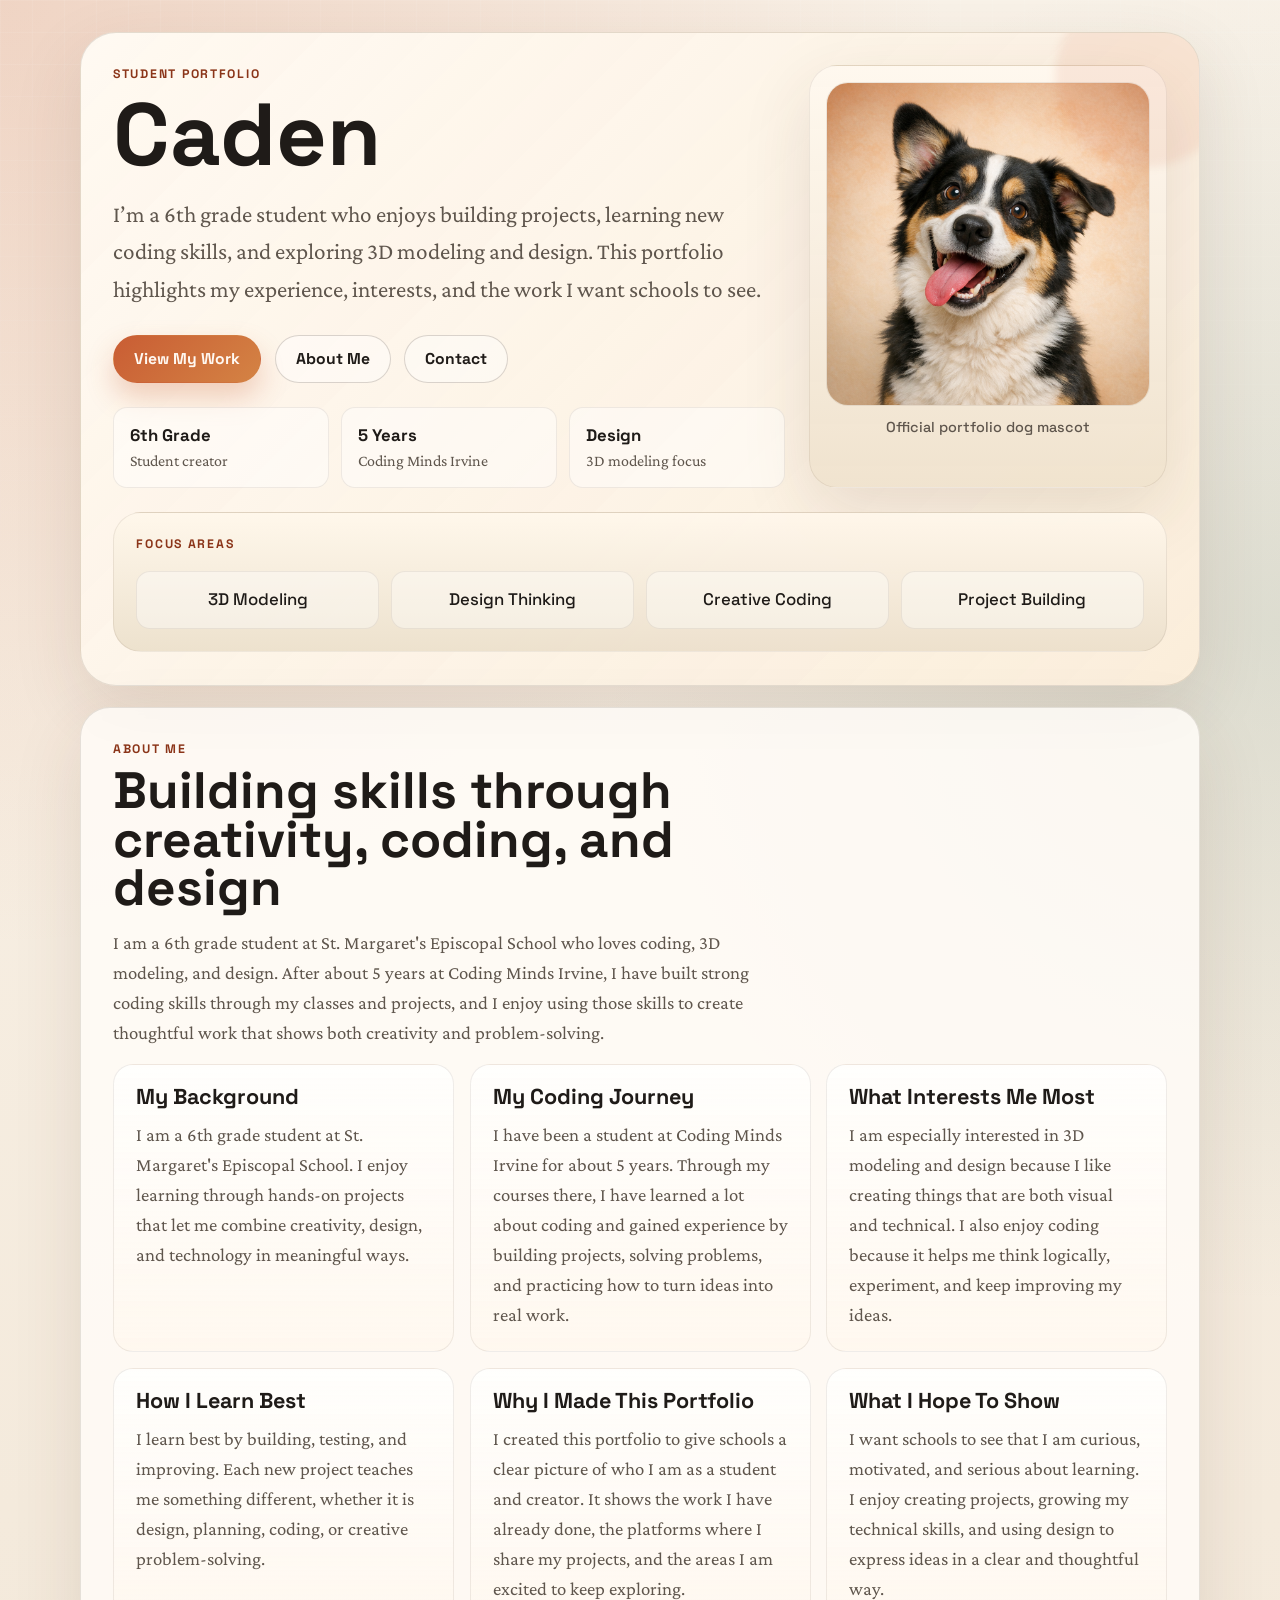
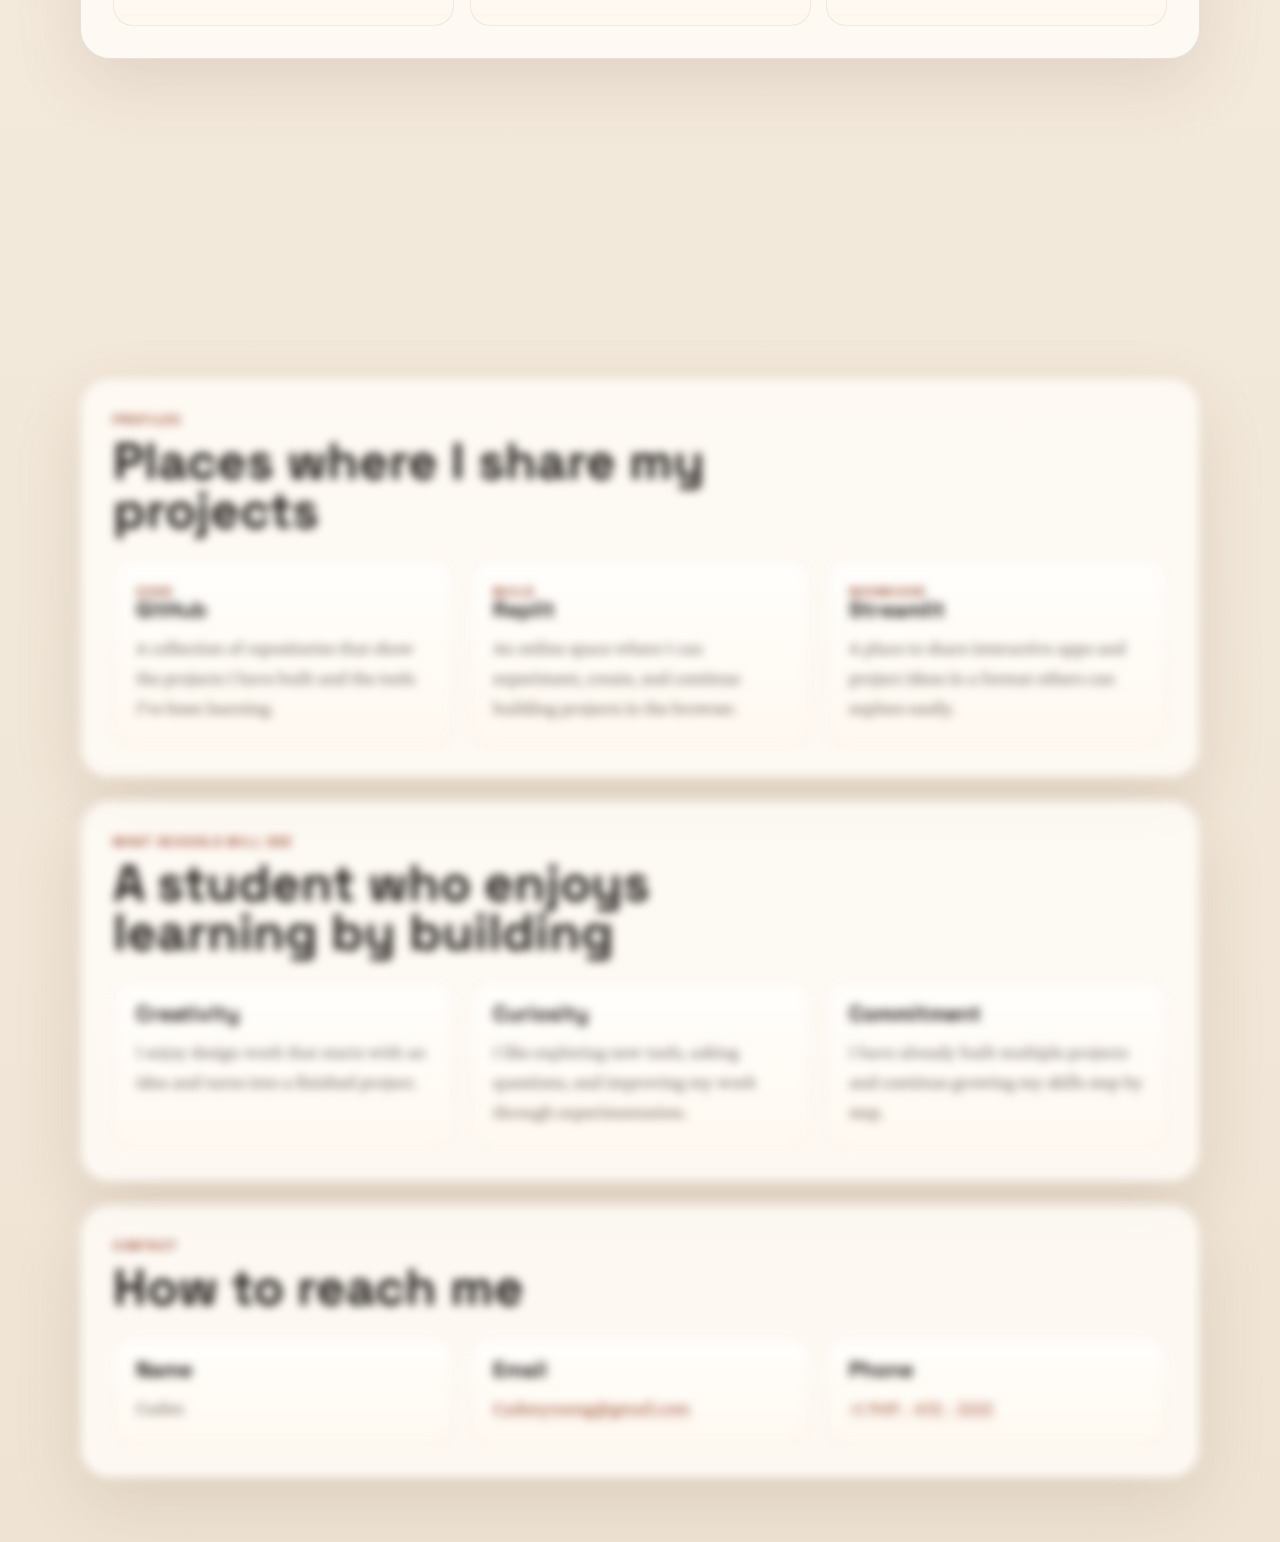
==== commit cc718892: "Deleted Sensitive Info" ====
--- a/caden-portfolio.html
+++ b/caden-portfolio.html
@@ -3,10 +3,10 @@
   <head>
     <meta charset="UTF-8" />
     <meta name="viewport" content="width=device-width, initial-scale=1.0" />
-    <title>Caden Song | Student Portfolio</title>
+    <title>Caden | Student Portfolio</title>
     <meta
       name="description"
-      content="Portfolio website for Caden Song, a 6th grade student interested in 3D modeling and design."
+      content="Portfolio website for Caden, a 6th grade student interested in 3D modeling and design."
     />
     <script>
       document.documentElement.classList.add("js");
@@ -24,7 +24,7 @@
       <header class="hero">
         <div class="hero-copy">
           <p class="eyebrow">Student Portfolio</p>
-          <h1>Caden Song</h1>
+          <h1>Caden</h1>
           <p class="hero-lead">
             I’m a 6th grade student who enjoys building projects, learning new
             coding skills, and exploring 3D modeling and design. This
@@ -55,11 +55,11 @@
           <figure class="portrait-card">
             <img
               class="portrait-image"
-              src="Images/large_user_7149872_447.jpg"
-              alt="School portrait of Caden Song in 6th grade"
+              src="Images/funny-dog-portrait.png"
+              alt="Funny dog portrait with a goofy expression"
             />
             <figcaption class="portrait-caption">
-              Current school photo from 6th grade
+              Official portfolio dog mascot
             </figcaption>
           </figure>
           <aside class="hero-panel">
@@ -244,7 +244,7 @@
           <div class="contact-grid">
             <article class="contact-card">
               <h3>Name</h3>
-              <p>Caden Song</p>
+              <p>Caden</p>
             </article>
             <article class="contact-card">
               <h3>Email</h3>
